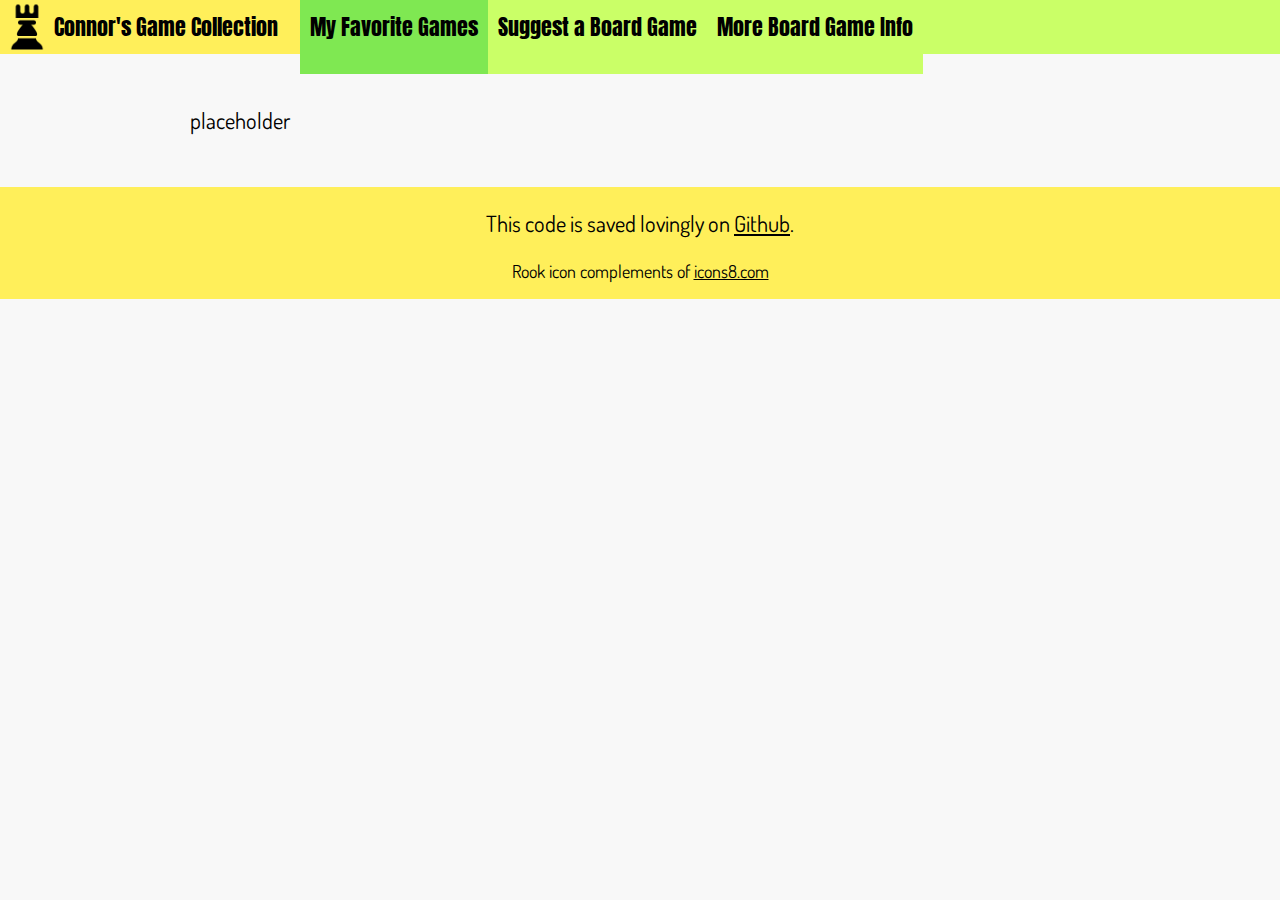
==== favorites.html @ 67b21112 "The "More Info" page is complete and has fun popups" ====
<!DOCTYPE HTML>
<html>
    <head>
        <title>Board Games</title>
        <link rel="stylesheet" type="text/css" href="style.css"/>
        <link href="https://fonts.googleapis.com/css?family=Anton|Dosis|Rammetto+One" rel="stylesheet">
    </head>
    <body>
        <div class="header">
            <a href="/index.html">
                <div class="logo_box">
                    <img src="/img/Rook.gif" alt="A rook" class="logo_img"/>
                    <div class="logo">Connor's Game Collection</div>
                </div>
            </a>
            <div class="menu">
                <ul>
                    <a href="/favorites.html"><li class="active" >My Favorite Games</li></a>
                    <a href="/suggest.html"><li>Suggest a Board Game</li></a>
                    <a href="/moreinfo.html"><li>More Board Game Info</li></a>
                </ul>
            </div>
        </div>
        <div class="body">

            <p>placeholder</p>
        </div>
        <div class="footer">
            <p>This code is saved lovingly on <a href="https://github.com/cweeks12/boardgamesite">Github</a>.</p>
            <p class="attribution">Rook icon complements of <a href="https://icons8.com/">icons8.com</a></p>
        </div>
    </body>
</html>
---- style.css ----
body {
    display: grid;

    grid-template-areas:
    "header"
    "body"
    "footer";
    grid-gap: 30px;
    font-size: 1.4em;
    margin: 0px;
    background-color:#F8F8F8;
}

/* COLORS:
 * bright green: #5AFF61 
 * minty green: #7FE852
 * yellow green: #CAFF67
 * mustard yellow: #E8E852
 * light yellow: #FFEF5A
 */

.header{
    grid-area: header;
    font-family: 'Anton', sans-serif;
    padding 10px;
    background-color: #CAFF67;
}

.header a{
    color: inherit;
    text-style: none;
}

.body {
    font-family: 'Dosis', sans-serif;
    grid-area: body;
    width: 900px;
    margin-left: auto;
    margin-right: auto;
}

.footer {
    font-family: 'Dosis', sans-serif;
    background-color: #FFEF5A;
    grid-area: footer;
    text-align: center;
    font-size: 1em;
}

.footer a{
    color: #000;
}

.footer .attribution {
    font-size: .8em;
}

.logo_box {
    width: 300px;
    display: block;
    float: left;
}

.logo {
    font-family: 'Anton', sans-serif;
    margin-top: auto;
    margin-bottom: auto;
    padding: 10px;
}

.logo_img {
    display: block;
    width: 54px;
    float: left;
}

.menu {
    font-family: 'Anton', sans-serif;
    height: 100%;
}

.menu ul {
    display: block;
    height: 100%;
    margin-top: 0px;
    margin-bottom: auto;

}

.menu ul li {
    display: block;
    list-style: none;
    float: left;
    background-color: #CAFF67;
    padding: 10px;
    height: 100%;
}


.menu ul li.active {
    background-color: #7FE852;
}


.menu ul li a{
    text-decoration: none;
}

.menu ul li:hover{
    background-color: #FFEF5A;
}

.logo_box:hover{
    background-color: #FFEF5A;
}

.active{
    background-color: #7FE852;
}

.organizer {
    display: grid;
    grid-columns: 1fr;
}

.hidden_link{
    display: block;
    margin-bottom: 10px;
    width: 100%;
}

.hidden_link a{
    float: left;
    margin-right: 10px;
    color: #000;
}

.hidden_link:hover > div.tooltip {
    float:left;
    display: inherit;
    background-color:#5AFF61;
}

.tooltip{
    display: none;
}
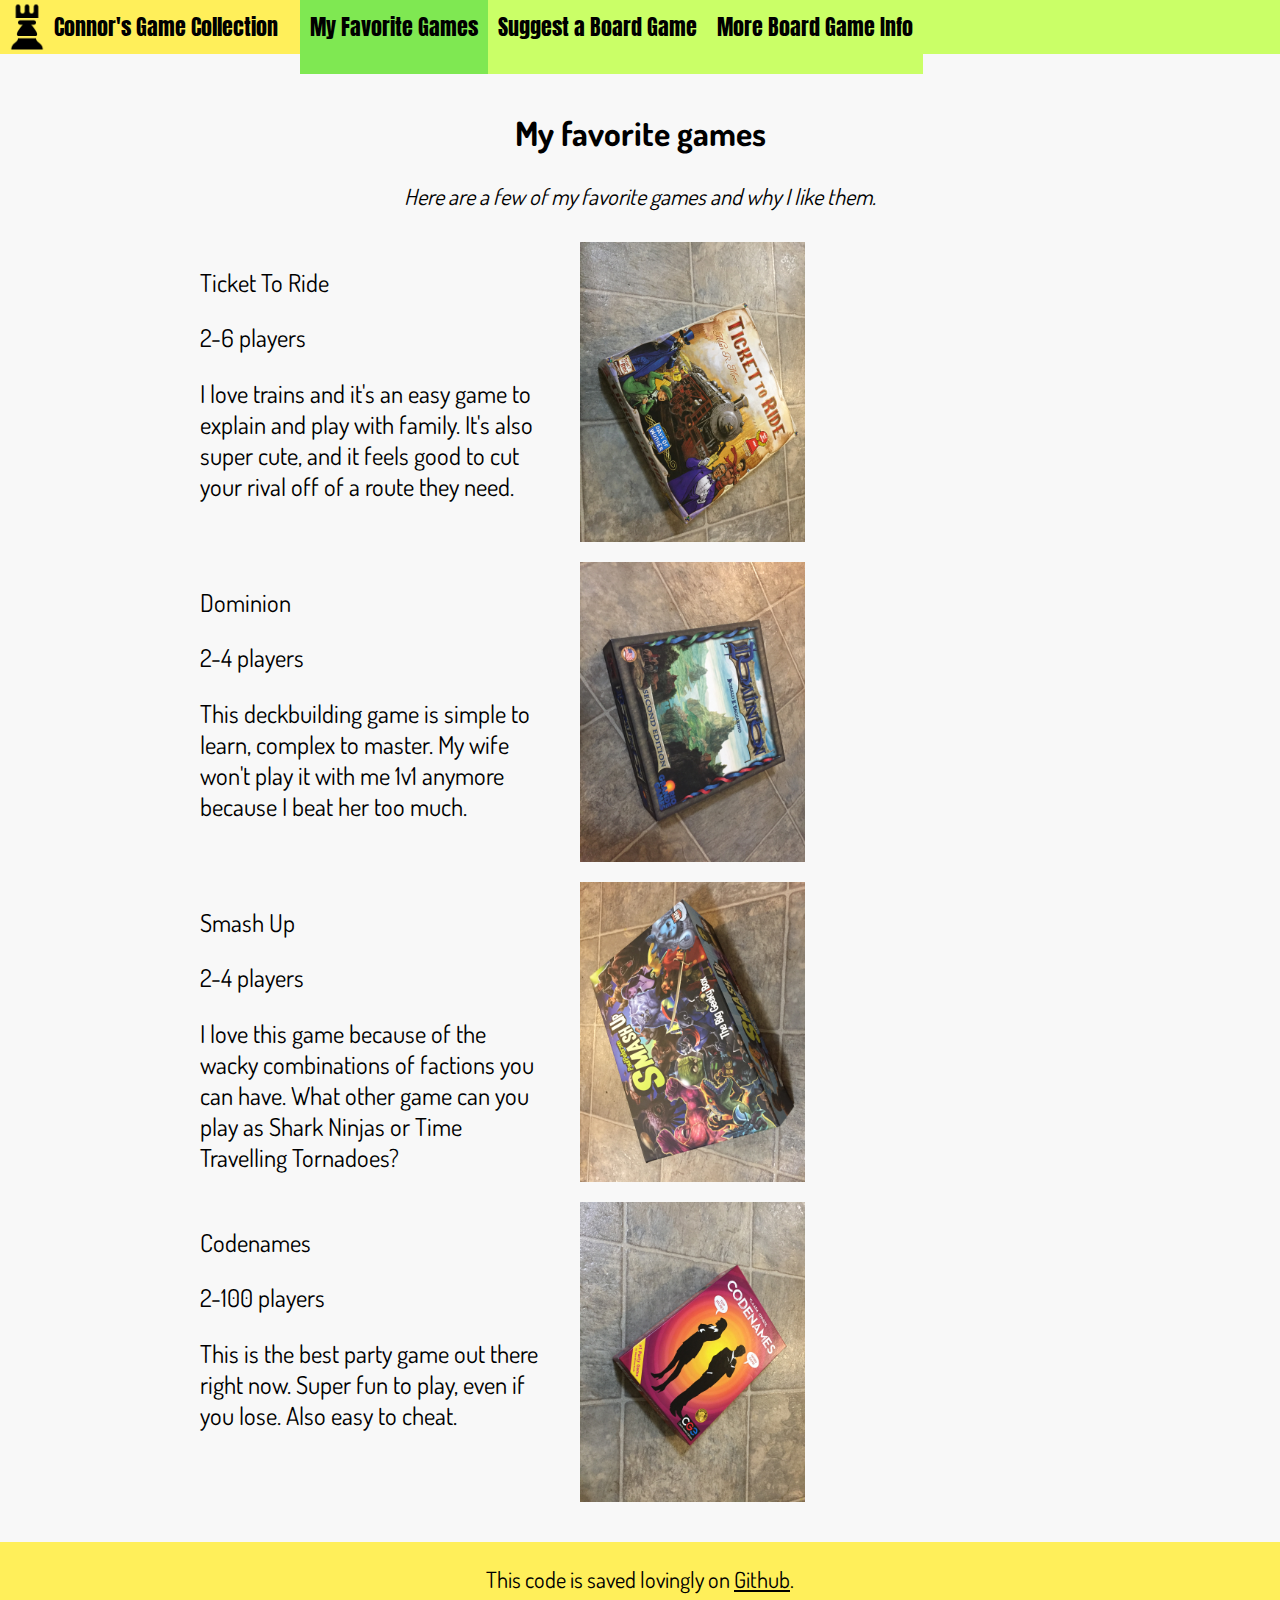
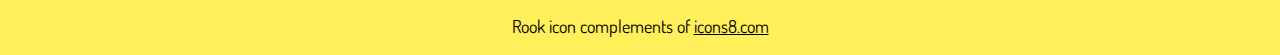
==== commit 445f56d7: "Good enough for production." ====
--- a/favorites.html
+++ b/favorites.html
@@ -23,7 +23,46 @@
         </div>
         <div class="body">
 
-            <p>placeholder</p>
+            <h2>My favorite games</h2>
+            <p class="intro">Here are a few of my favorite games and why I like them.</p>
+            <div class="organized_games">
+                <div class="row">
+                    <p>Ticket To Ride</p>
+                    <p>2-6 players</p>
+                    <p>I love trains and it's an easy game to explain and play with family. It's also super cute, and it feels good to cut your rival off of a route they need.</p>
+                </div>
+                <div class="game_image row">
+                    <img src="/img/tickettoride.jpg" class="game_image" alt="Ticket to Ride"/>
+                </div>
+
+                <div class="row">
+                    <p>Dominion</p>
+                    <p>2-4 players</p>
+                    <p>This deckbuilding game is simple to learn, complex to master. My wife won't play it with me 1v1 anymore because I beat her too much.</p>
+                </div>
+                <div class="game_image row">
+                    <img src="/img/dominion.jpg" class="game_image" alt="Dominion"/>
+                </div>
+
+                <div class="row">
+                    <p>Smash Up</p>
+                    <p>2-4 players</p>
+                    <p>I love this game because of the wacky combinations of factions you can have. What other game can you play as Shark Ninjas or Time Travelling Tornadoes?</p>
+                </div>
+                <div class="game_image row">
+                    <img src="/img/smashup.jpg" class="game_image" alt="Smash Up"/>
+                </div>
+
+                <div class="row">
+                    <p>Codenames</p>
+                    <p>2-100 players</p>
+                    <p>This is the best party game out there right now. Super fun to play, even if you lose. Also easy to cheat.</p>
+                </div>
+                <div class="game_image row">
+                    <img src="/img/codenames.jpg" class="game_image" alt="Codenames"/>
+                </div>
+
+            </div>
         </div>
         <div class="footer">
             <p>This code is saved lovingly on <a href="https://github.com/cweeks12/boardgamesite">Github</a>.</p>
--- a/style.css
+++ b/style.css
@@ -37,6 +37,7 @@
     width: 900px;
     margin-left: auto;
     margin-right: auto;
+    overflow: hidden;
 }
 
 .footer {
@@ -144,3 +145,85 @@
 .tooltip{
     display: none;
 }
+
+a {
+    color: black;
+}
+
+.intro {
+    font-style: oblique;
+    text-align: center;
+}
+
+.organized {
+    display: grid;
+    grid-template-columns: 2fr 3fr;
+    width:600px;
+    margin-left: auto;
+    margin-right:auto;
+}
+
+.organized div{
+    width=100%;
+    padding: 10px;
+    text-align: right;
+}
+
+.organized input {
+    width:100%;
+    height: 1.2em;
+}
+
+input.submit_button {
+    height: 50px;
+    width: 200px;
+    margin-left: auto;
+    margin-right: auto;
+}
+
+textarea{
+    width: 100%;
+    height: 100px;
+}
+
+.submit {
+    grid-column: span 2;
+    width: 300px;
+    margin-left: auto;
+    margin-right: auto;
+}
+
+.organized_games {
+    width: 900px;
+    display: grid;
+    grid-template-columns: 2fr 3fr;
+    margin-left: auto;
+    margin-right:auto;
+}
+
+.organized_games .row {
+    height: 300px;
+    padding: 10px;
+}
+
+.organized_games div p {
+    font-size: 1.1em;
+}
+
+.game_image {
+    height: 100%;
+    display: block;
+    margin-left: 10px;
+    margin-right: auto;
+}
+
+#collection {
+    height: 500px;
+    display: block;
+    margin-left: auto;
+    margin-right: auto;
+}
+
+h2 {
+    text-align: center;
+}
